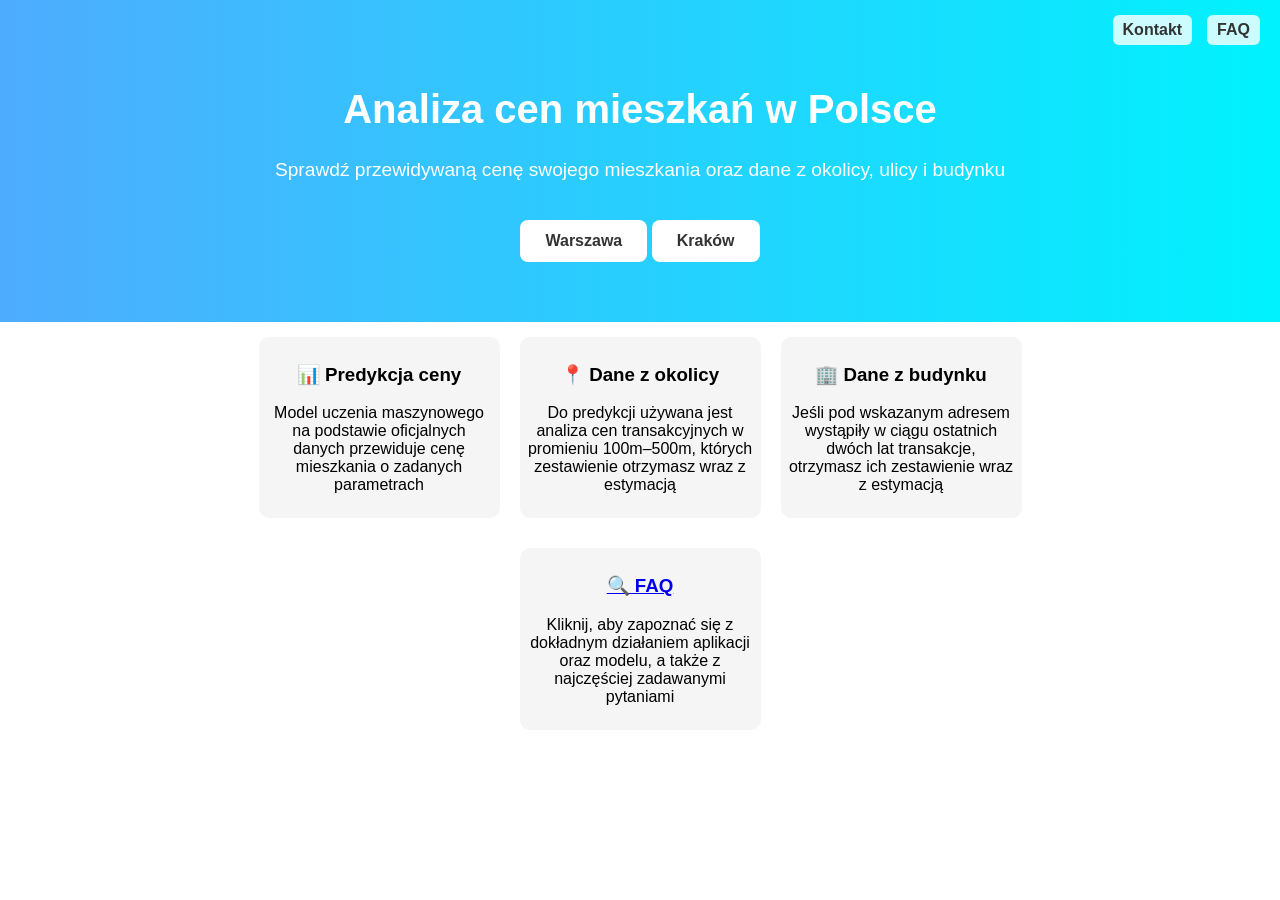
==== frontend/index.html @ 7dd57da5 "first commit" ====
<!DOCTYPE html>
<html>
<head>
    <meta charset="UTF-8">
    <meta name="viewport" content="width=device-width, initial-scale=1.0">
    <title>Polskie ceny mieszkań</title>
    <link rel="stylesheet" href="stylee.css">
</head>
<body>

<div class="top-links">
    <a href="https://www.warszawskieceny.pl/kontakt.html">Kontakt</a>
    <a href="https://www.warszawskieceny.pl/FAQ.html">FAQ</a>
</div>


<div class="hero">
    <h1>Analiza cen mieszkań w Polsce</h1>
    <p>Sprawdź przewidywaną cenę swojego mieszkania oraz dane z okolicy, ulicy i budynku</p>

    <a href="https://www.warszawskieceny.pl" class="main-btn">Warszawa</a>
    <a href="https://krakowskieceny-pl.onrender.com/" class="main-btn">Kraków</a>

</div>

<div class="features">
    <div class="feature-box">
        <h3>📊 Predykcja ceny</h3>
        <p>Model uczenia maszynowego na podstawie oficjalnych danych przewiduje cenę mieszkania o zadanych parametrach</p>
    </div>

    <div class="feature-box">
        <h3>📍 Dane z okolicy</h3>
        <p>Do predykcji używana jest analiza cen transakcyjnych w promieniu 100m–500m, których zestawienie otrzymasz wraz z estymacją</p>
    </div>

    <div class="feature-box">

        <h3>🏢 Dane z budynku</h3>
        <p>Jeśli pod wskazanym adresem wystąpiły w ciągu ostatnich dwóch lat transakcje, otrzymasz ich zestawienie wraz z estymacją</p>
    </div>
</div>

<div class="features">
    <div class="feature-box">
        <a href="FAQ.html" class="feature-link">
            <h3>🔍 FAQ</h3>
            </a>
            <p>Kliknij, aby zapoznać się z dokładnym działaniem aplikacji oraz modelu, a także z najczęściej zadawanymi pytaniami</p>
        </a>
    </div>




</div>

</body>
</html>
---- frontend/stylee.css ----
body {
    margin: 0;
    font-family: Arial;
    text-align: center;
}


.top-links {
    position: fixed;
    top: 15px;
    right: 20px;
    display: flex;
    gap: 15px;
    z-index: 999;
}

.top-links a {
    text-decoration: none;
    color: #333;
    font-weight: 600;
    background: rgba(255,255,255,0.8);
    padding: 6px 10px;
    border-radius: 6px;
}

.top-links a:hover {
    background: #fff;
}



/* HERO */
.hero {
    background: linear-gradient(to right, #4facfe, #00f2fe);
    color: white;
    padding: 60px 20px;
}

.hero_violet {
    background: linear-gradient(to right, #c471f5, #7f00ff);
    color: white;
    padding: 60px 20px;
}

.hero h1 {
    font-size: 2.5rem;
}

.hero p {
    font-size: 1.2rem;
}

.hero_violet p {
    padding: 30px;
    font-size: 1.5rem;
}



/* BUTTON */
.main-btn {
    display: inline-block;
    margin-top: 20px;
    padding: 12px 25px;
    background: white;
    color: #333;
    text-decoration: none;
    border-radius: 8px;
    font-weight: bold;
}

/* FEATURES */
.features {
    display: flex;
    justify-content: center;
    gap: 20px;
    padding: 15px;
    flex-wrap: wrap; /* 🔥 ważne */
    align-items: flex-start;
}

.feature-box {
    width: 225px;
    padding: 8px;
    border-radius: 10px;
    background: #f5f5f5;
}




.feature-box-faq {
    width: 200px;
    padding: 15px;
    border-radius: 10px;
    background: #f5f5f5;
    cursor: pointer;

}

.answer {
    display: none;
    margin-top: 10px;
}

.feature-box-faq.active .answer {
    display: block;
}



/* 📱 MOBILE */
@media (max-width: 768px) {

        .top-links {
        top: 10px;
        right: 10px;
        gap: 10px;
    }

    .top-links a {
        font-size: 14px;
        padding: 5px 8px;
    }



    .hero {
        padding: 60px 15px;
    }

    .hero h1 {
        font-size: 1.8rem;
    }

    .hero p {
        font-size: 1rem;
    }

    .features {
        flex-direction: column;
        align-items: center;
    }

    .feature-box {
        width: 90%; /* zamiast sztywnego 250px */
    }
}
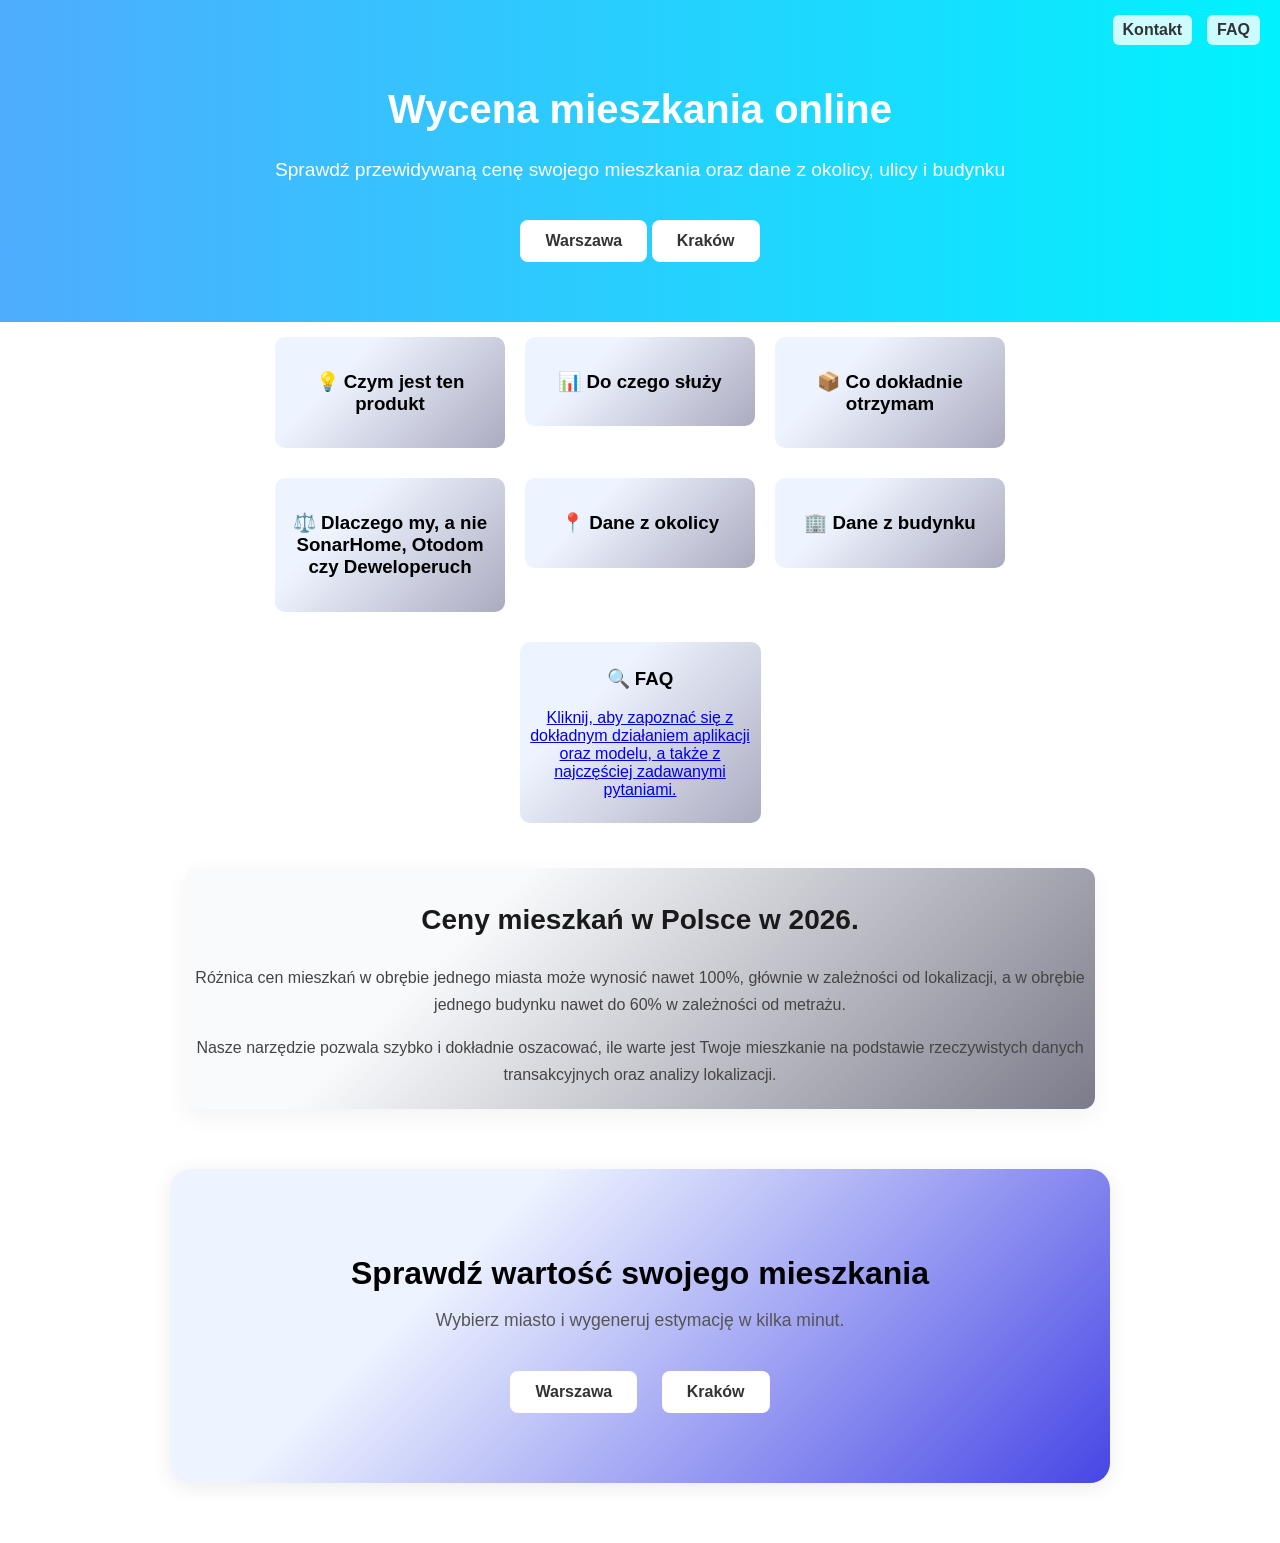
==== commit 9d48cb95: "poprawa wygladu" ====
--- a/frontend/index.html
+++ b/frontend/index.html
@@ -3,51 +3,96 @@
 <head>
     <meta charset="UTF-8">
     <meta name="viewport" content="width=device-width, initial-scale=1.0">
-    <title>Polskie ceny mieszkań</title>
+    <meta name="description"
+    content="Sprawdź przewidywaną cenę mieszkania w Warszawie, Krakowie, Trójmieście i innych największych miastach. Kalkulator analizuje lokalizację, metraż, budynek i ceny transakcyjne." />
+    <title>Wycena mieszkań w Polsce – sprawdź cenę online w 2 minuty</title>
     <link rel="stylesheet" href="stylee.css">
 </head>
 <body>
 
 <div class="top-links">
     <a href="https://www.warszawskieceny.pl/kontakt.html">Kontakt</a>
-    <a href="https://www.warszawskieceny.pl/FAQ.html">FAQ</a>
+    <a href="FAQ.html">FAQ</a>
 </div>
 
 
-<div class="hero">
-    <h1>Analiza cen mieszkań w Polsce</h1>
+<header class="hero">
+    <h1>Wycena mieszkania online</h1>
     <p>Sprawdź przewidywaną cenę swojego mieszkania oraz dane z okolicy, ulicy i budynku</p>
 
     <a href="https://www.warszawskieceny.pl" class="main-btn">Warszawa</a>
     <a href="https://krakowskieceny-pl.onrender.com/" class="main-btn">Kraków</a>
 
+</header>
+
+
+
+
+
+
+<div class="features">
+    <div class="feature-box-faq">
+        <h3>💡 Czym jest ten produkt</h3>
+        <p class = "answer">To narzędzie, które pozwala oszacować realną wartość mieszkania na podstawie rzeczywistych transakcji uzyskanych z danych Ministerstwa Rozwoju i Technologii.</p>
+    </div>
+
+
+
+    <div class="feature-box-faq">
+        <h3>📊️ Do czego służy</h3>
+        <p class = "answer">Narzędzie pomaga ocenić, czy cena mieszkania jest zawyżona, zaniżona czy też adekwatna.
+        Może być wykorzystane przy zakupie, sprzedaży lub analizie inwestycji.</p>
+    </div>
+
+        <div class="feature-box-faq">
+        <h3>📦️ Co dokładnie otrzymam</h3>
+        <p class = "answer">Końcowym produktem jest raport zawierający predykcję wartości mieszkania dla wskazanego adresu i parametrów.<br><br>
+            Dodatkowo raport zawiera zagregowane dane transakcyjne z najbliższej okolicy.
+            Jeśli ulica występuje w bazie – otrzymasz również dane dla ulicy, a jeśli dostępne są dane dla konkretnego adresu – także dla budynku.</p>
+    </div>
+
+
 </div>
 
 <div class="features">
-    <div class="feature-box">
-        <h3>📊 Predykcja ceny</h3>
-        <p>Model uczenia maszynowego na podstawie oficjalnych danych przewiduje cenę mieszkania o zadanych parametrach</p>
+        <div class="feature-box-faq">
+        <h3>⚖️ Dlaczego my, a nie SonarHome, Otodom czy Deweloperuch</h3>
+        <p class = "answer">Na rynku istnieją różne narzędzia do analizy cen mieszkań, jednak każde z nich ma swoje ograniczenia.
+<br><br>
+Serwisy takie jak SonarHome oferują wyceny po podaniu danych kontaktowych (np. e-mail i telefon), co często wiąże się z dalszym kontaktem marketingowym oraz nie oferują danych z okolicy.
+<br><br>
+Portale ogłoszeniowe, takie jak Otodom, prezentują głównie ceny ofertowe, które mogą znacząco odbiegać od rzeczywistych cen transakcyjnych.
+<br><br>
+Z kolei narzędzia analizujące konkretne adresy, takie jak Deweloperuch, pokazują dane historyczne, ale nie oferują predykcji dopasowanej do parametrów konkretnego mieszkania.
+<br><br>
+Ten raport łączy wszystkie te elementy – wykorzystuje rzeczywiste dane transakcyjne, które podane są w raporcie i generuje spersonalizowaną predykcję ceny dla wskazanego mieszkania. Dzięki temu otrzymujesz pełniejszy i bardziej realistyczny obraz rynku niż w przypadku pojedynczych narzędzi.
+        </p>
+
     </div>
 
-    <div class="feature-box">
+    <div class="feature-box-faq">
         <h3>📍 Dane z okolicy</h3>
-        <p>Do predykcji używana jest analiza cen transakcyjnych w promieniu 100m–500m, których zestawienie otrzymasz wraz z estymacją</p>
+        <p class = "answer">Do predykcji używana jest analiza cen transakcyjnych w promieniu 100m–500m, których zestawienie otrzymasz wraz z estymacją.</p>
     </div>
 
-    <div class="feature-box">
+    <div class="feature-box-faq">
 
         <h3>🏢 Dane z budynku</h3>
-        <p>Jeśli pod wskazanym adresem wystąpiły w ciągu ostatnich dwóch lat transakcje, otrzymasz ich zestawienie wraz z estymacją</p>
+        <p class = "answer">Jeśli pod wskazanym adresem wystąpiły w ciągu ostatnich dwóch lat transakcje, otrzymasz ich zestawienie wraz z estymacją.</p>
     </div>
 </div>
 
+
 <div class="features">
     <div class="feature-box">
+        <h3>🔍 FAQ</h3>
         <a href="FAQ.html" class="feature-link">
-            <h3>🔍 FAQ</h3>
-            </a>
-            <p>Kliknij, aby zapoznać się z dokładnym działaniem aplikacji oraz modelu, a także z najczęściej zadawanymi pytaniami</p>
-        </a>
+
+        <p>
+            Kliknij, aby zapoznać się z dokładnym działaniem aplikacji
+            oraz modelu, a także z najczęściej zadawanymi pytaniami.
+        </p>
+    </a>
     </div>
 
 
@@ -55,5 +100,41 @@
 
 </div>
 
+
+<section class="seo-text">
+    <h2>Ceny mieszkań w Polsce w 2026.</h2>
+    <p>
+        Różnica cen mieszkań w obrębie jednego miasta może wynosić nawet 100%,
+        głównie w zależności od lokalizacji, a w obrębie jednego budynku nawet do 60% w zależności od metrażu.
+    </p>
+
+    <p>
+        Nasze narzędzie pozwala szybko i dokładnie oszacować, ile warte jest Twoje mieszkanie na podstawie
+        rzeczywistych danych transakcyjnych oraz analizy lokalizacji.
+    </p>
+</section>
+
+<div class="cta">
+    <h2>Sprawdź wartość swojego mieszkania</h2>
+    <p>Wybierz miasto i wygeneruj estymację w kilka minut.</p>
+
+    <a href="https://www.warszawskieceny.pl" class="main-btn">
+        Warszawa
+    </a>
+
+    <a href="https://krakowskieceny-pl.onrender.com/" class="main-btn">
+        Kraków
+    </a>
+</div>
+
+
+<script>
+document.querySelectorAll(".feature-box-faq").forEach(box => {
+    box.addEventListener("click", () => {
+        box.classList.toggle("active");
+    });
+});
+</script>
+
 </body>
 </html>
--- a/frontend/stylee.css
+++ b/frontend/stylee.css
@@ -83,7 +83,12 @@
     width: 225px;
     padding: 8px;
     border-radius: 10px;
-    background: #f5f5f5;
+    background: linear-gradient(
+    135deg,
+    #eef4ff 30%,
+        #ababc0 100%
+
+);
 }
 
 
@@ -93,7 +98,12 @@
     width: 200px;
     padding: 15px;
     border-radius: 10px;
-    background: #f5f5f5;
+    background: linear-gradient(
+        135deg,
+        #eef4ff 30%,
+        #ababc0 100%
+
+    );
     cursor: pointer;
 
 }
@@ -107,42 +117,187 @@
     display: block;
 }
 
+.seo-text {
+    max-width: 900px;
+    margin: 30px auto;
+    padding: 5px;
+    background: linear-gradient(
+    135deg,
+    #f9fafc 30%,
+    #7b7b8a 100%
+
+
+);
+    border-radius: 12px;
+    box-shadow: 0 8px 25px rgba(0,0,0,0.05);
+    line-height: 1.7;
+
+}
+
+.seo-text h2 {
+    font-size: 28px;
+    margin-bottom: 20px;
+    color: #1a1a1a;
+}
+
+.seo-text p {
+    font-size: 16px;
+    color: #444;
+    margin-bottom: 15px;
+}
+
+.seo-text strong {
+    color: #000;
+}
+
+.cta {
+    text-align: center;
+    padding: 60px 20px;
+    margin: 60px auto;
+    max-width: 900px;
+    border-radius: 20px;
+    background: linear-gradient(
+    135deg,
+    #eef4ff 30%,
+    #4646e5 100%
+
+);
+    box-shadow: 0 4px 20px rgba(0,0,0,0.08);
+}
+
+.cta h2 {
+    font-size: 2rem;
+    margin-bottom: 15px;
+}
+
+.cta p {
+    font-size: 1.1rem;
+    color: #555;
+    margin-bottom: 30px;
+}
+
+.cta .main-btn {
+    display: inline-block;
+    margin: 10px;
+}
 
 
 /* 📱 MOBILE */
 @media (max-width: 768px) {
 
-        .top-links {
+    /* TOP LINKS */
+    .top-links {
         top: 10px;
         right: 10px;
-        gap: 10px;
+        gap: 8px;
+        flex-direction: column;
+        align-items: flex-end;
     }
 
     .top-links a {
-        font-size: 14px;
+        font-size: 13px;
         padding: 5px 8px;
     }
 
-
-
+    /* HERO */
     .hero {
-        padding: 60px 15px;
+        padding: 50px 15px;
     }
 
     .hero h1 {
-        font-size: 1.8rem;
+        font-size: 1.6rem;
+        line-height: 1.3;
     }
 
     .hero p {
-        font-size: 1rem;
-    }
-
+        font-size: 0.95rem;
+    }
+
+    /* BUTTON */
+    .main-btn {
+        display: block;
+        width: 100%;
+        max-width: 280px;
+        margin: 10px auto;
+    }
+
+    /* FEATURES */
     .features {
         flex-direction: column;
         align-items: center;
-    }
-
-    .feature-box {
-        width: 90%; /* zamiast sztywnego 250px */
+        gap: 15px;
+    }
+
+    .feature-box,
+    .feature-box-faq {
+        width: 90%;
+        max-width: 350px;
+    }
+
+    /* SEO TEXT */
+    .seo-text {
+        margin: 20px 10px;
+        padding: 15px;
+    }
+
+    .seo-text h2 {
+        font-size: 20px;
+    }
+
+    .seo-text p {
+        font-size: 14px;
+    }
+
+    /* CTA */
+    .cta {
+        padding: 40px 15px;
+        margin: 30px 10px;
+    }
+
+    .cta h2 {
+        font-size: 1.5rem;
+    }
+
+    .cta p {
+        font-size: 1rem;
+    }
+}
+
+@media (min-width: 769px) and (max-width: 1024px) {
+
+    /* HERO */
+    .hero h1 {
+        font-size: 2rem;
+    }
+
+    .hero p {
+        font-size: 1.1rem;
+    }
+
+    /* FEATURES */
+    .features {
+        flex-wrap: wrap;
+        gap: 15px;
+    }
+
+    .feature-box,
+    .feature-box-faq {
+        width: 45%;
+    }
+
+    /* BUTTON */
+    .main-btn {
+        margin: 10px 8px;
+    }
+
+    /* SEO TEXT */
+    .seo-text {
+        margin: 30px 20px;
+        padding: 25px;
+    }
+
+    /* CTA */
+    .cta {
+        padding: 50px 20px;
     }
 }
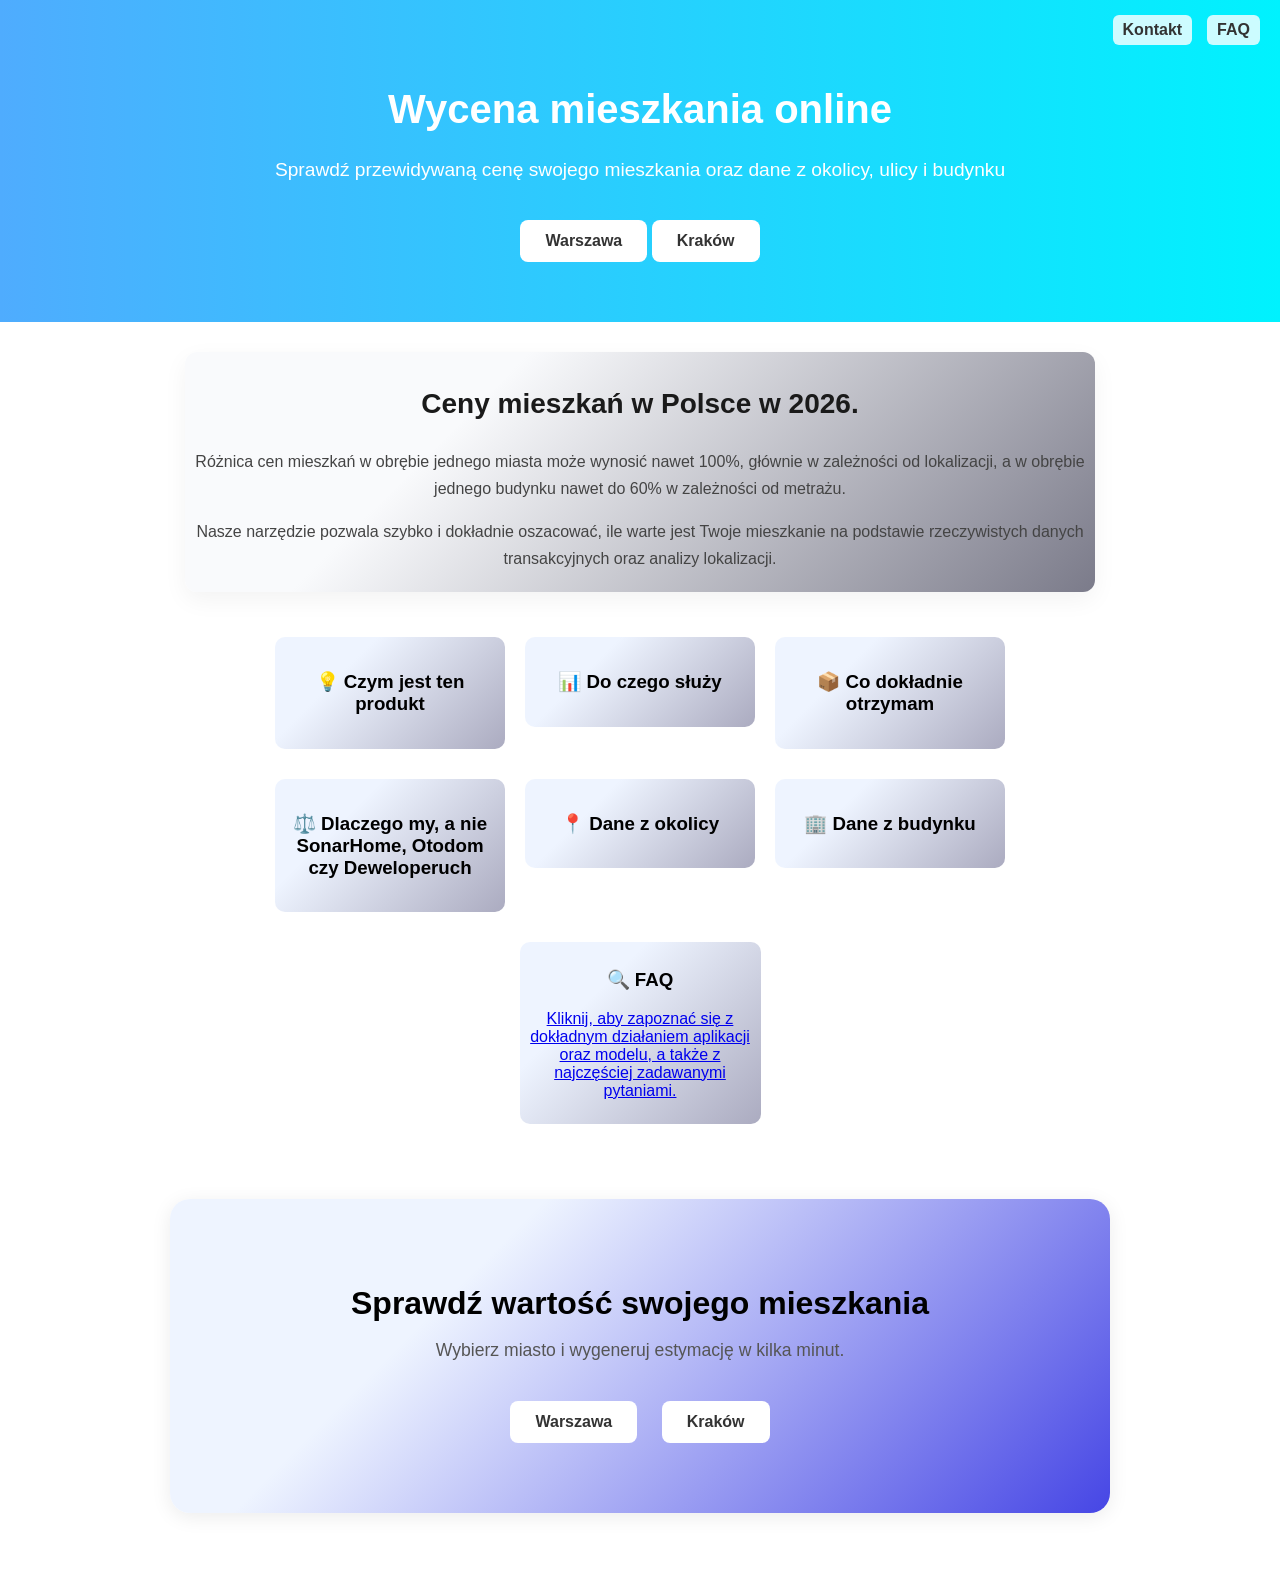
==== commit 2cff89b2: "poprawka frontu" ====
--- a/frontend/index.html
+++ b/frontend/index.html
@@ -28,6 +28,18 @@
 
 
 
+<section class="seo-text">
+    <h2>Ceny mieszkań w Polsce w 2026.</h2>
+    <p>
+        Różnica cen mieszkań w obrębie jednego miasta może wynosić nawet 100%,
+        głównie w zależności od lokalizacji, a w obrębie jednego budynku nawet do 60% w zależności od metrażu.
+    </p>
+
+    <p>
+        Nasze narzędzie pozwala szybko i dokładnie oszacować, ile warte jest Twoje mieszkanie na podstawie
+        rzeczywistych danych transakcyjnych oraz analizy lokalizacji.
+    </p>
+</section>
 
 
 <div class="features">
@@ -101,18 +113,6 @@
 </div>
 
 
-<section class="seo-text">
-    <h2>Ceny mieszkań w Polsce w 2026.</h2>
-    <p>
-        Różnica cen mieszkań w obrębie jednego miasta może wynosić nawet 100%,
-        głównie w zależności od lokalizacji, a w obrębie jednego budynku nawet do 60% w zależności od metrażu.
-    </p>
-
-    <p>
-        Nasze narzędzie pozwala szybko i dokładnie oszacować, ile warte jest Twoje mieszkanie na podstawie
-        rzeczywistych danych transakcyjnych oraz analizy lokalizacji.
-    </p>
-</section>
 
 <div class="cta">
     <h2>Sprawdź wartość swojego mieszkania</h2>
--- a/frontend/stylee.css
+++ b/frontend/stylee.css
@@ -213,6 +213,16 @@
         font-size: 0.95rem;
     }
 
+
+    .hero_violet {
+    padding: 50px 15px;
+}
+
+.hero_violet p {
+    font-size: 1rem;
+    padding: 15px 0;
+}
+
     /* BUTTON */
     .main-btn {
         display: block;
@@ -273,6 +283,14 @@
     .hero p {
         font-size: 1.1rem;
     }
+    .hero_violet {
+    padding: 50px 15px;
+}
+
+.hero_violet p {
+    font-size: 1rem;
+    padding: 15px 0;
+}
 
     /* FEATURES */
     .features {
